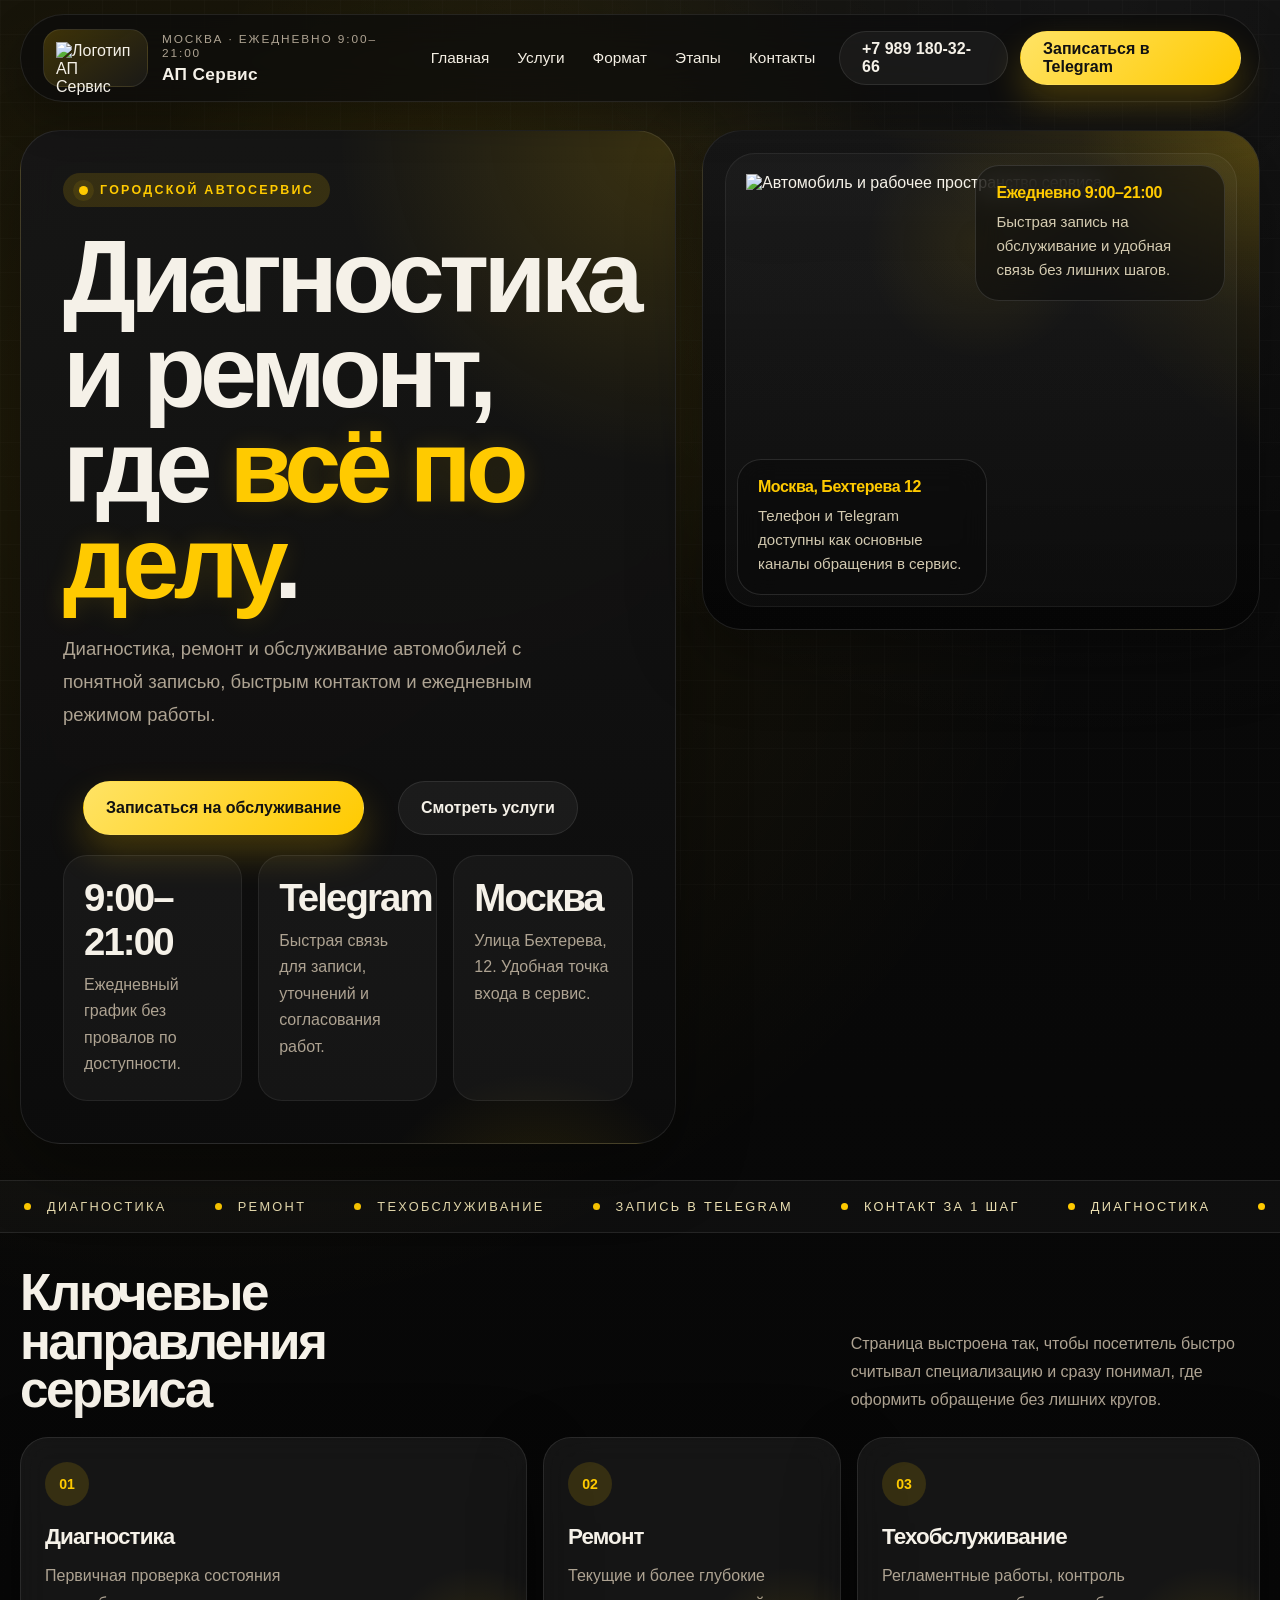
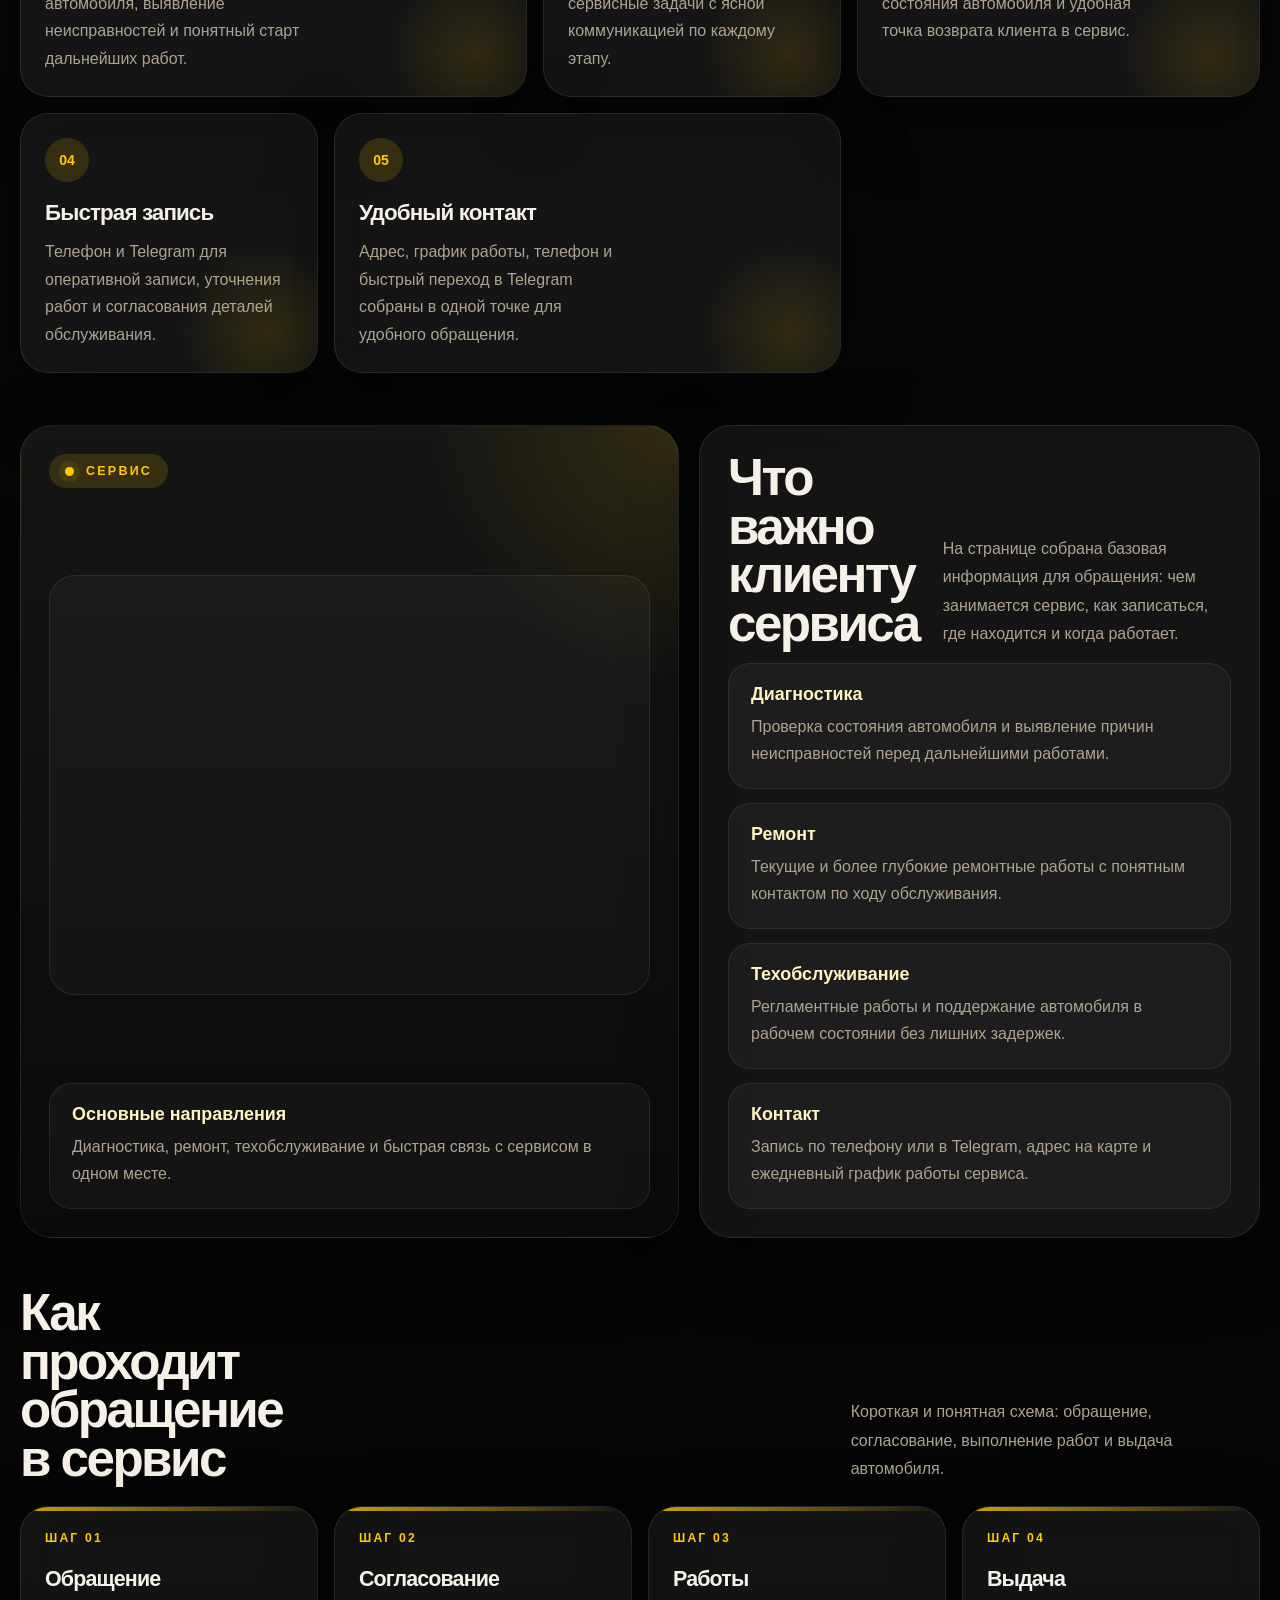
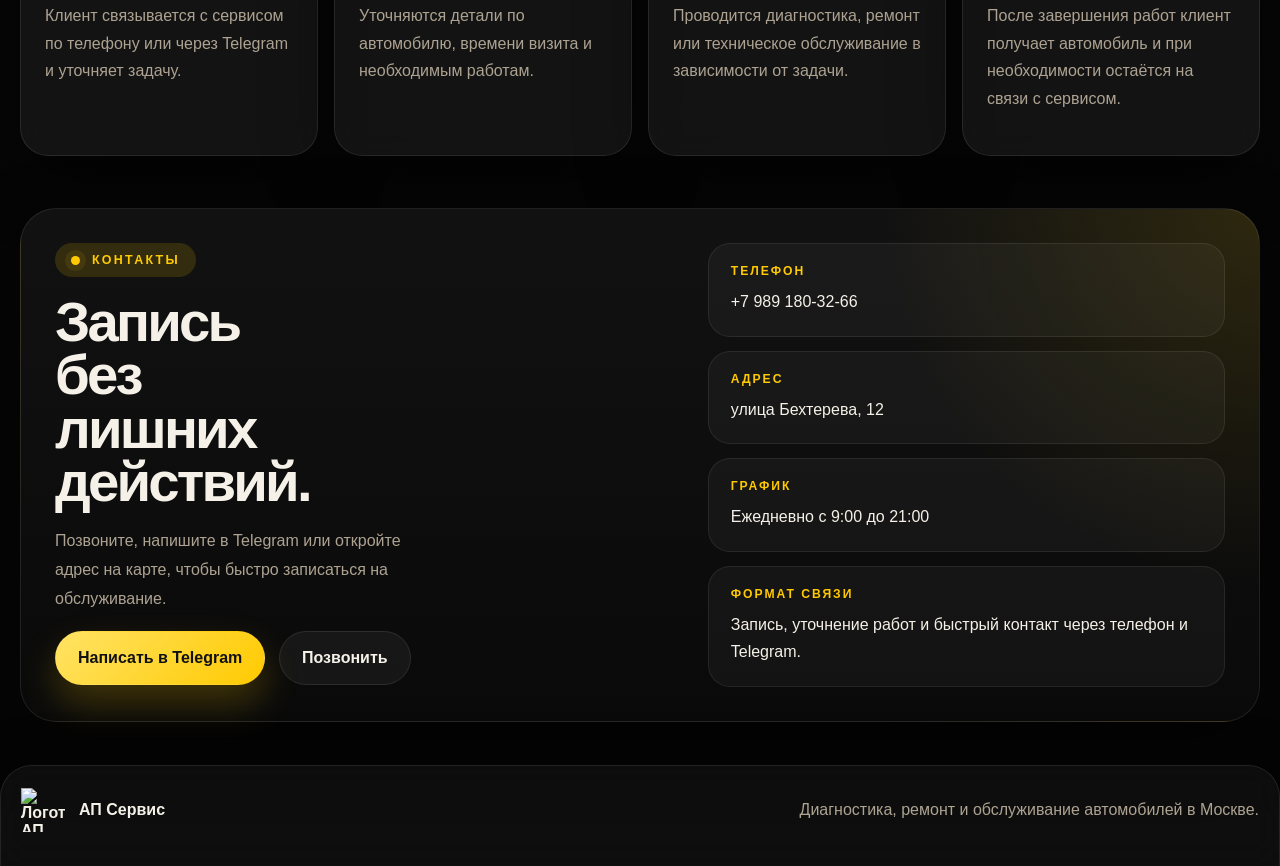
==== serivce/index.html @ b38cac9d "Add files via upload" ====
<!DOCTYPE html>
<!-- saved from url=(0362)file:///C:/Users/WlaDiS/Desktop/4/2/%D0%90%D0%9F%20%D0%A1%D0%B5%D1%80%D0%B2%D0%B8%D1%81%20_%20%D0%94%D0%B8%D0%B0%D0%B3%D0%BD%D0%BE%D1%81%D1%82%D0%B8%D0%BA%D0%B0,%20%D1%80%D0%B5%D0%BC%D0%BE%D0%BD%D1%82%20%D0%B8%20%D0%BE%D0%B1%D1%81%D0%BB%D1%83%D0%B6%D0%B8%D0%B2%D0%B0%D0%BD%D0%B8%D0%B5%20%D0%B0%D0%B2%D1%82%D0%BE%D0%BC%D0%BE%D0%B1%D0%B8%D0%BB%D0%B5%D0%B9.html#top -->
<html lang="ru" style="--header-offset: 120px;"><head><meta http-equiv="Content-Type" content="text/html; charset=UTF-8">
  
  <meta name="viewport" content="width=device-width, initial-scale=1.0">
  <title>АП Сервис | Диагностика, ремонт и обслуживание автомобилей</title>
  <meta name="description" content="АП Сервис в Москве. Диагностика, ремонт и обслуживание автомобилей. Ежедневно с 9:00 до 21:00. Быстрая запись по телефону и в Telegram.">
  <style>
    :root {
      --bg: #070707;
      --bg-2: #0f0f10;
      --panel: rgba(255, 255, 255, 0.06);
      --panel-strong: rgba(255, 255, 255, 0.1);
      --line: rgba(255, 255, 255, 0.09);
      --text: #f5f1e8;
      --muted: #aea392;
      --accent: #ffca00;
      --accent-2: #f6a800;
      --accent-soft: rgba(255, 202, 0, 0.14);
      --success: #b8ff72;
      --shadow: 0 24px 70px rgba(0, 0, 0, 0.36);
      --radius-xl: 40px;
      --radius-lg: 30px;
      --radius-md: 22px;
      --radius-sm: 16px;
      --container: 1280px;
      --header-h: 88px;
      --header-offset: 116px;
      --pointer-x: 50%;
      --pointer-y: 20%;
    }

    * {
      box-sizing: border-box;
    }

    html {
      scroll-behavior: smooth;
    }

    main[id],
    section[id] {
      scroll-margin-top: var(--header-offset);
    }

    body {
      margin: 0;
      min-width: 320px;
      font-family: "Bahnschrift", "Segoe UI Variable Display", "Trebuchet MS", sans-serif;
      color: var(--text);
      background:
        radial-gradient(circle at 15% 10%, rgba(255, 202, 0, 0.1), transparent 24%),
        radial-gradient(circle at 85% 0%, rgba(255, 255, 255, 0.05), transparent 18%),
        linear-gradient(180deg, #0a0a0a 0%, #070707 40%, #050505 100%);
      overflow-x: hidden;
    }

    body.menu-open {
      overflow: hidden;
    }

    body::before {
      content: "";
      position: fixed;
      inset: 0;
      pointer-events: none;
      z-index: 0;
      background:
        radial-gradient(circle 560px at var(--pointer-x) var(--pointer-y), rgba(255, 202, 0, 0.11), transparent 70%),
        linear-gradient(rgba(255, 255, 255, 0.015) 1px, transparent 1px),
        linear-gradient(90deg, rgba(255, 255, 255, 0.015) 1px, transparent 1px);
      background-size: auto, 34px 34px, 34px 34px;
      mix-blend-mode: screen;
      opacity: 0.9;
    }

    img {
      max-width: 100%;
      display: block;
    }

    a {
      color: inherit;
      text-decoration: none;
    }

    button {
      font: inherit;
      color: inherit;
    }

    .page {
      position: relative;
      z-index: 1;
    }

    .container {
      width: min(calc(100% - 40px), var(--container));
      margin: 0 auto;
    }

    .eyebrow {
      display: inline-flex;
      align-items: center;
      gap: 12px;
      width: fit-content;
      padding: 10px 16px;
      border-radius: 999px;
      background: var(--accent-soft);
      color: var(--accent);
      font-size: 0.78rem;
      font-weight: 800;
      letter-spacing: 0.18em;
      text-transform: uppercase;
    }

    .eyebrow::before {
      content: "";
      width: 9px;
      height: 9px;
      border-radius: 50%;
      background: var(--accent);
      box-shadow: 0 0 0 6px rgba(255, 202, 0, 0.09);
    }

    .header {
      position: sticky;
      top: 0;
      z-index: 60;
      padding: 14px 0 0;
    }

    .header__inner {
      min-height: var(--header-h);
      display: flex;
      align-items: center;
      justify-content: space-between;
      gap: 24px;
      padding: 14px 18px 14px 22px;
      border-radius: 999px;
      border: 1px solid var(--line);
      background: rgba(12, 12, 12, 0.72);
      box-shadow: 0 18px 40px rgba(0, 0, 0, 0.28);
      backdrop-filter: blur(18px);
    }

    .brand {
      display: inline-flex;
      align-items: center;
      gap: 14px;
      min-width: 0;
    }

    .brand__logo {
      width: 105px;
      height: 58px;
      padding: 12px;
      border-radius: 18px;
      background: linear-gradient(145deg, rgba(255, 202, 0, 0.2), rgba(255, 255, 255, 0.05));
      border: 1px solid rgba(255, 255, 255, 0.08);
      flex: 0 0 auto;
    }

    .brand__meta {
      min-width: 0;
    }

    .brand__meta small,
    .brand__meta strong {
      display: block;
    }

    .brand__meta small {
      font-size: 0.74rem;
      color: var(--muted);
      letter-spacing: 0.16em;
      text-transform: uppercase;
      margin-bottom: 4px;
    }

    .brand__meta strong {
      font-size: 1.08rem;
      letter-spacing: 0.02em;
    }

    .nav {
      display: flex;
      align-items: center;
      gap: 28px;
    }

    .nav a {
      color: #f4efe4;
      position: relative;
      font-size: 0.96rem;
    }

    .nav a::after {
      content: "";
      position: absolute;
      left: 0;
      right: 0;
      bottom: -8px;
      height: 2px;
      transform: scaleX(0);
      transform-origin: left;
      background: linear-gradient(90deg, var(--accent), transparent);
      transition: transform 0.28s ease;
    }

    .nav a:hover::after,
    .nav a:focus-visible::after {
      transform: scaleX(1);
    }

    .header__actions {
      display: flex;
      align-items: center;
      gap: 12px;
    }

    .btn {
      display: inline-flex;
      align-items: center;
      justify-content: center;
      gap: 10px;
      min-height: 54px;
      padding: 0 22px;
      border-radius: 999px;
      border: 1px solid transparent;
      font-weight: 800;
      transition: transform 0.24s ease, box-shadow 0.24s ease, background 0.24s ease, border-color 0.24s ease;
      will-change: transform;
    }

    .btn:hover,
    .btn:focus-visible {
      transform: translateY(-2px);
    }

    .btn--primary {
      color: #111;
      background: linear-gradient(135deg, #ffe365, var(--accent));
      box-shadow: 0 18px 36px rgba(255, 202, 0, 0.22);
    }

    .btn--secondary {
      color: var(--text);
      border-color: var(--line);
      background: rgba(255, 255, 255, 0.05);
    }

    .menu-toggle {
      display: none;
      width: 52px;
      height: 52px;
      border: 0;
      border-radius: 50%;
      background: rgba(255, 255, 255, 0.05);
      position: relative;
    }

    .back-to-top {
      position: fixed;
      right: 24px;
      bottom: 24px;
      width: 58px;
      height: 58px;
      display: inline-flex;
      align-items: center;
      justify-content: center;
      border: 0;
      border-radius: 50%;
      background: linear-gradient(135deg, #ffe365, var(--accent));
      color: #111;
      font-size: 1.45rem;
      font-weight: 900;
      box-shadow: 0 18px 36px rgba(255, 202, 0, 0.28);
      cursor: pointer;
      opacity: 0;
      visibility: hidden;
      transform: translateY(18px) scale(0.92);
      transition: opacity 0.24s ease, visibility 0.24s ease, transform 0.24s ease, box-shadow 0.24s ease;
      z-index: 70;
    }

    .back-to-top.is-visible {
      opacity: 1;
      visibility: visible;
      transform: translateY(0) scale(1);
    }

    .back-to-top:hover,
    .back-to-top:focus-visible {
      transform: translateY(-3px) scale(1);
      box-shadow: 0 22px 42px rgba(255, 202, 0, 0.36);
    }

    .menu-toggle::before,
    .menu-toggle::after,
    .menu-toggle span {
      content: "";
      position: absolute;
      left: 14px;
      right: 14px;
      height: 2px;
      background: var(--text);
      transition: transform 0.25s ease, top 0.25s ease, opacity 0.25s ease;
    }

    .menu-toggle::before {
      top: 18px;
    }

    .menu-toggle span {
      top: 25px;
    }

    .menu-toggle::after {
      top: 32px;
    }

    .menu-open .menu-toggle::before {
      top: 25px;
      transform: rotate(45deg);
    }

    .menu-open .menu-toggle span {
      opacity: 0;
    }

    .menu-open .menu-toggle::after {
      top: 25px;
      transform: rotate(-45deg);
    }

    .hero {
      padding: 28px 0 18px;
    }

    .hero__grid {
      display: grid;
      grid-template-columns: minmax(0, 1.08fr) minmax(360px, 0.92fr);
      gap: 26px;
      align-items: stretch;
    }

    .hero__content,
    .hero__stage,
    .panel,
    .service,
    .story,
    .timeline__item,
    .contact,
    .footer {
      border: 1px solid var(--line);
      background: var(--panel);
      backdrop-filter: blur(16px);
      box-shadow: var(--shadow);
    }

    .hero__content,
    .hero__stage {
      border-radius: var(--radius-xl);
      overflow: hidden;
    }

    .hero__content {
      position: relative;
      padding: 42px;
      display: flex;
      flex-direction: column;
      justify-content: space-between;
      min-height: 780px;
      background:
        radial-gradient(circle at 100% 0%, rgba(255, 202, 0, 0.16), transparent 28%),
        linear-gradient(180deg, rgba(22, 22, 22, 0.96), rgba(12, 12, 12, 0.96));
    }

    .hero__content::after {
      content: "";
      position: absolute;
      inset: auto -6% -28% auto;
      width: 360px;
      height: 360px;
      border-radius: 50%;
      background: radial-gradient(circle, rgba(255, 202, 0, 0.14), transparent 68%);
      pointer-events: none;
    }

    .hero__copy {
      max-width: 820px;
      display: grid;
      gap: 22px;
      position: relative;
      z-index: 1;
    }

    h1,
    h2,
    h3,
    p {
      margin: 0;
    }

    .hero__copy h1 {
      font-size: clamp(3.4rem, 8vw, 7rem);
      line-height: 0.93;
      letter-spacing: -0.055em;
      max-width: 9.4ch;
    }

    .hero__copy h1 span {
      color: var(--accent);
      text-shadow: 0 0 24px rgba(255, 202, 0, 0.14);
    }

    .hero__copy p {
      max-width: 46ch;
      color: var(--muted);
      font-size: clamp(1rem, 2vw, 1.16rem);
      line-height: 1.78;
    }

    .hero__actions {
      display: flex;
      flex-wrap: wrap;
      gap: 14px;
      margin-top: 8px;
    }

    .hero__metrics {
      position: relative;
      z-index: 1;
      display: grid;
      grid-template-columns: repeat(3, minmax(0, 1fr));
      gap: 16px;
    }

    .metric {
      padding: 20px 20px 22px;
      border-radius: 24px;
      background: rgba(255, 255, 255, 0.04);
      border: 1px solid rgba(255, 255, 255, 0.07);
    }

    .metric strong {
      display: block;
      font-size: clamp(1.7rem, 3vw, 2.6rem);
      letter-spacing: -0.05em;
      margin-bottom: 8px;
    }

    .metric span {
      display: block;
      color: var(--muted);
      line-height: 1.65;
    }

    .hero__stage {
      position: relative;
      min-height: 500px;
      padding: 22px;
      display: flex;
      align-items: stretch;
      background:
        radial-gradient(circle at top right, rgba(255, 202, 0, 0.12), transparent 24%),
        linear-gradient(180deg, #121212, #090909);
      isolation: isolate;
    }

    .hero__stage::before {
      content: "";
      position: absolute;
      inset: 0;
      background:
        linear-gradient(180deg, rgba(255, 255, 255, 0.02), rgba(0, 0, 0, 0.42)),
        linear-gradient(220deg, rgba(255, 202, 0, 0.16), transparent 34%);
      z-index: 0;
      pointer-events: none;
    }

    .hero__media {
      position: relative;
      z-index: 1;
      width: 100%;
      border-radius: 30px;
      background:
        radial-gradient(circle at 50% 20%, rgba(255, 202, 0, 0.08), transparent 26%),
        rgba(255, 255, 255, 0.03);
      border: 1px solid rgba(255, 255, 255, 0.06);
      display: flex;
      align-items: center;
      justify-content: center;
      padding: 20px;
      overflow: hidden;
    }

    .hero__media img {
      width: 100%;
      height: 100%;
      object-fit: contain;
      object-position: center;
      filter: drop-shadow(0 18px 30px rgba(0, 0, 0, 0.28));
      transform: translateZ(0);
    }

    .float-card {
      position: absolute;
      z-index: 2;
      padding: 18px 20px;
      border-radius: 24px;
      background: rgba(10, 10, 10, 0.52);
      border: 1px solid rgba(255, 255, 255, 0.12);
      color: #fff7de;
      backdrop-filter: blur(14px);
      max-width: 250px;
    }

    .float-card strong {
      display: block;
      color: var(--accent);
      margin-bottom: 8px;
      font-size: 1rem;
      letter-spacing: -0.03em;
    }

    .float-card span {
      display: block;
      color: rgba(255, 244, 214, 0.82);
      line-height: 1.6;
      font-size: 0.94rem;
    }

    .float-card--top {
      top: 34px;
      right: 34px;
    }

    .float-card--bottom {
      left: 34px;
      bottom: 34px;
    }

    .ticker {
      overflow: hidden;
      border-top: 1px solid var(--line);
      border-bottom: 1px solid var(--line);
      background: rgba(255, 255, 255, 0.03);
      margin: 18px 0 10px;
    }

    .ticker__track {
      display: flex;
      width: max-content;
      animation: ticker 28s linear infinite;
    }

    .ticker__item {
      display: inline-flex;
      align-items: center;
      gap: 16px;
      padding: 18px 24px;
      color: #ece0b2;
      text-transform: uppercase;
      letter-spacing: 0.18em;
      font-size: 0.8rem;
      white-space: nowrap;
    }

    .ticker__item::before {
      content: "";
      width: 7px;
      height: 7px;
      border-radius: 50%;
      background: var(--accent);
    }

    @keyframes ticker {
      from { transform: translateX(0); }
      to { transform: translateX(-50%); }
    }

    section {
      padding: 26px 0;
    }

    .section-head {
      display: flex;
      align-items: end;
      justify-content: space-between;
      gap: 24px;
      margin-bottom: 22px;
    }

    .section-head h2 {
      font-size: clamp(2.2rem, 4vw, 4rem);
      line-height: 0.95;
      letter-spacing: -0.05em;
      max-width: 10.5ch;
    }

    .section-head p {
      max-width: 46ch;
      color: var(--muted);
      line-height: 1.78;
    }

    .services {
      display: grid;
      grid-template-columns: repeat(12, minmax(0, 1fr));
      gap: 16px;
    }

    .service {
      position: relative;
      border-radius: 28px;
      padding: 24px;
      overflow: hidden;
      transform-style: preserve-3d;
      transition: transform 0.25s ease, border-color 0.25s ease, background 0.25s ease;
      min-height: 240px;
    }

    .service:hover {
      border-color: rgba(255, 202, 0, 0.24);
      background: rgba(255, 255, 255, 0.08);
    }

    .service::after {
      content: "";
      position: absolute;
      inset: auto -40px -50px auto;
      width: 180px;
      height: 180px;
      border-radius: 50%;
      background: radial-gradient(circle, rgba(255, 202, 0, 0.12), transparent 70%);
      pointer-events: none;
    }

    .service--wide {
      grid-column: span 5;
    }

    .service--tall {
      grid-column: span 4;
    }

    .service--mid {
      grid-column: span 3;
    }

    .service__num {
      display: inline-flex;
      align-items: center;
      justify-content: center;
      width: 44px;
      height: 44px;
      border-radius: 50%;
      background: var(--accent-soft);
      color: var(--accent);
      font-size: 0.88rem;
      font-weight: 800;
      margin-bottom: 18px;
    }

    .service h3 {
      font-size: 1.4rem;
      letter-spacing: -0.04em;
      margin-bottom: 12px;
    }

    .service p {
      color: var(--muted);
      line-height: 1.72;
      max-width: 30ch;
    }

    .story-grid {
      display: grid;
      grid-template-columns: minmax(0, 1fr) minmax(340px, 0.85fr);
      gap: 20px;
    }

    .story {
      border-radius: 32px;
      padding: 28px;
    }

    .story--visual {
      display: grid;
      gap: 18px;
      align-content: space-between;
      min-height: 620px;
      background:
        radial-gradient(circle at top right, rgba(255, 202, 0, 0.12), transparent 24%),
        linear-gradient(180deg, rgba(22, 22, 22, 0.98), rgba(10, 10, 10, 0.98));
    }

    .story--visual .stage {
      border-radius: 26px;
      border: 1px solid rgba(255, 255, 255, 0.08);
      background: rgba(255, 255, 255, 0.03);
      min-height: 420px;
      display: flex;
      align-items: center;
      justify-content: center;
      padding: 18px;
      overflow: hidden;
    }

    .story--visual img {
      width: 100%;
      height: 100%;
      object-fit: contain;
      object-position: center;
    }

    .story--text {
      display: grid;
      gap: 14px;
      align-content: start;
    }

    .feature {
      padding: 20px 22px;
      border-radius: 22px;
      border: 1px solid rgba(255, 255, 255, 0.08);
      background: rgba(255, 255, 255, 0.04);
    }

    .feature strong {
      display: block;
      margin-bottom: 8px;
      font-size: 1.12rem;
      color: #fff3c0;
    }

    .feature span {
      display: block;
      color: var(--muted);
      line-height: 1.72;
    }

    .timeline {
      display: grid;
      grid-template-columns: repeat(4, minmax(0, 1fr));
      gap: 16px;
    }

    .timeline__item {
      border-radius: 28px;
      padding: 24px;
      min-height: 250px;
      position: relative;
      overflow: hidden;
    }

    .timeline__item::before {
      content: "";
      position: absolute;
      inset: 0 0 auto 0;
      height: 4px;
      background: linear-gradient(90deg, var(--accent), transparent);
      opacity: 0.8;
    }

    .timeline__item small {
      display: block;
      color: var(--accent);
      font-size: 0.76rem;
      letter-spacing: 0.18em;
      text-transform: uppercase;
      font-weight: 800;
      margin-bottom: 22px;
    }

    .timeline__item h3 {
      font-size: 1.34rem;
      letter-spacing: -0.04em;
      margin-bottom: 10px;
    }

    .timeline__item p {
      color: var(--muted);
      line-height: 1.72;
    }

    .contact {
      border-radius: 36px;
      padding: 34px;
      display: grid;
      grid-template-columns: minmax(0, 1fr) minmax(340px, 0.82fr);
      gap: 22px;
      background:
        radial-gradient(circle at 100% 0%, rgba(255, 202, 0, 0.12), transparent 28%),
        linear-gradient(180deg, rgba(18, 18, 18, 0.98), rgba(10, 10, 10, 0.98));
    }

    .contact__copy {
      display: grid;
      gap: 18px;
      align-content: start;
    }

    .contact__copy h2 {
      font-size: clamp(2.2rem, 4.4vw, 4.2rem);
      line-height: 0.95;
      letter-spacing: -0.05em;
      max-width: 9ch;
    }

    .contact__copy p {
      max-width: 44ch;
      color: var(--muted);
      line-height: 1.8;
    }

    .contact__actions {
      display: flex;
      flex-wrap: wrap;
      gap: 14px;
    }

    .contact__cards {
      display: grid;
      gap: 14px;
      align-content: start;
    }

    .contact-card {
      padding: 20px 22px;
      border-radius: 22px;
      border: 1px solid rgba(255, 255, 255, 0.08);
      background: rgba(255, 255, 255, 0.04);
    }

    .contact-card small {
      display: block;
      color: var(--accent);
      font-size: 0.76rem;
      letter-spacing: 0.16em;
      text-transform: uppercase;
      font-weight: 800;
      margin-bottom: 10px;
    }

    .contact-card strong,
    .contact-card a,
    .contact-card span {
      display: block;
      line-height: 1.72;
    }

    .footer {
      border-radius: 32px 32px 0 0;
      border-width: 1px 1px 0;
      margin-top: 18px;
      padding: 22px 0 34px;
      background: rgba(255, 255, 255, 0.04);
    }

    .footer__inner {
      display: flex;
      align-items: center;
      justify-content: space-between;
      gap: 20px;
      flex-wrap: wrap;
    }

    .footer__brand {
      display: inline-flex;
      align-items: center;
      gap: 14px;
      font-weight: 800;
    }

    .footer__brand img {
      width: 44px;
      height: 44px;
    }

    .footer__meta {
      color: var(--muted);
      line-height: 1.68;
    }

    .reveal {
      opacity: 0;
      transform: translateY(36px);
      transition: opacity 0.85s ease, transform 0.85s ease;
      will-change: opacity, transform;
    }

    .reveal.in-view {
      opacity: 1;
      transform: translateY(0);
    }

    @media (max-width: 1120px) {
      .nav,
      .header__actions .btn--secondary {
        display: none;
      }

      .menu-toggle {
        display: inline-block;
      }

      .nav {
        position: absolute;
        top: calc(100% + 12px);
        left: 0;
        right: 0;
        flex-direction: column;
        align-items: stretch;
        gap: 0;
        padding: 12px;
        border-radius: 28px;
        border: 1px solid var(--line);
        background: rgba(12, 12, 12, 0.94);
        backdrop-filter: blur(18px);
        box-shadow: 0 20px 48px rgba(0, 0, 0, 0.34);
      }

      .menu-open .nav {
        display: flex;
      }

      .nav a {
        padding: 16px 14px;
        border-radius: 18px;
      }

      .nav a:hover {
        background: rgba(255, 255, 255, 0.04);
      }

      .nav a::after {
        display: none;
      }

      .hero__grid,
      .story-grid,
      .contact {
        grid-template-columns: 1fr;
      }

      .hero__content,
      .hero__stage {
        min-height: auto;
      }

      .services {
        grid-template-columns: repeat(2, minmax(0, 1fr));
      }

      .service--wide,
      .service--tall,
      .service--mid {
        grid-column: auto;
      }

      .timeline {
        grid-template-columns: repeat(2, minmax(0, 1fr));
      }
    }

    @media (max-width: 760px) {
      .container {
        width: min(calc(100% - 28px), var(--container));
      }

      .header {
        padding-top: 10px;
      }

      .header__inner {
        min-height: 74px;
        border-radius: 28px;
      }

      .brand__logo {
        width: 50px;
        height: 50px;
      }

      .brand__meta small {
        font-size: 0.68rem;
      }

      .brand__meta strong {
        font-size: 0.96rem;
      }

      .header__actions .btn--primary {
        display: none;
      }

      .hero {
        padding-top: 18px;
      }

      .hero__content,
      .hero__stage,
      .story,
      .contact,
      .footer {
        padding: 24px;
      }

      .back-to-top {
        right: 16px;
        bottom: 16px;
        width: 52px;
        height: 52px;
      }

      .hero__content,
      .hero__stage,
      .story,
      .contact {
        border-radius: 28px;
      }

      .hero__metrics,
      .services,
      .timeline {
        grid-template-columns: 1fr;
      }

      .hero__copy h1,
      .section-head h2,
      .contact__copy h2 {
        max-width: none;
      }

      .hero__stage {
        min-height: 520px;
      }

      .hero__media {
        min-height: 440px;
      }

      .float-card {
        max-width: 220px;
        padding: 14px 16px;
      }

      .float-card--top {
        top: 24px;
        right: 24px;
      }

      .float-card--bottom {
        left: 24px;
        bottom: 24px;
      }

      .section-head {
        flex-direction: column;
        align-items: start;
      }
    }
  </style>
</head>
<body style="--pointer-x: 40.825688073394495%; --pointer-y: 30.423280423280424%;">
  <div class="page">
    <header class="header">
      <div class="container">
        <div class="header__inner">
          <a class="brand" href="file:///C:/Users/WlaDiS/Desktop/ap/v3/index.html#top" aria-label="АП Сервис">
            <span class="brand__logo">
              <img src="./АП Сервис _ Диагностика, ремонт и обслуживание автомобилей_files/logo.svg" alt="Логотип АП Сервис">
            </span>
            <span class="brand__meta">
              <small>Москва · ежедневно 9:00–21:00</small>
              <strong>АП Сервис</strong>
            </span>
          </a>

          <nav class="nav" id="nav">
            <a href="file:///C:/Users/WlaDiS/Desktop/4/2/%D0%90%D0%9F%20%D0%A1%D0%B5%D1%80%D0%B2%D0%B8%D1%81%20_%20%D0%94%D0%B8%D0%B0%D0%B3%D0%BD%D0%BE%D1%81%D1%82%D0%B8%D0%BA%D0%B0,%20%D1%80%D0%B5%D0%BC%D0%BE%D0%BD%D1%82%20%D0%B8%20%D0%BE%D0%B1%D1%81%D0%BB%D1%83%D0%B6%D0%B8%D0%B2%D0%B0%D0%BD%D0%B8%D0%B5%20%D0%B0%D0%B2%D1%82%D0%BE%D0%BC%D0%BE%D0%B1%D0%B8%D0%BB%D0%B5%D0%B9.html#top">Главная</a>
            <a href="file:///C:/Users/WlaDiS/Desktop/ap/v3/index.html#services">Услуги</a>
            <a href="file:///C:/Users/WlaDiS/Desktop/ap/v3/index.html#format">Формат</a>
            <a href="file:///C:/Users/WlaDiS/Desktop/ap/v3/index.html#process">Этапы</a>
            <a href="file:///C:/Users/WlaDiS/Desktop/ap/v3/index.html#contacts">Контакты</a>
          </nav>

          <div class="header__actions">
            <a class="btn btn--secondary magnet" href="tel:+79891803266" style="">+7 989 180-32-66</a>
            <a class="btn btn--primary magnet" href="https://t.me/+79891803266" target="_blank" rel="noreferrer" style="">Записаться в Telegram</a>
            <button class="menu-toggle" type="button" aria-label="Открыть меню" aria-expanded="false" aria-controls="nav">
              <span></span>
            </button>
          </div>
        </div>
      </div>
    </header>

    <main id="top">
      <section class="hero">
        <div class="container">
          <div class="hero__grid">
            <div class="hero__content reveal in-view">
              <div class="hero__copy">
                <div class="eyebrow">Городской автосервис</div>
                <h1>Диагностика и ремонт, где <span>всё по делу</span>.</h1>
                <p>Диагностика, ремонт и обслуживание автомобилей с понятной записью, быстрым контактом и ежедневным режимом работы.</p>
                <div class="hero__actions">
                  <a class="btn btn--primary magnet" href="file:///C:/Users/WlaDiS/Desktop/ap/v3/index.html#contacts" style="margin: 20px;">Записаться на обслуживание</a>
                  <a class="btn btn--secondary magnet" href="file:///C:/Users/WlaDiS/Desktop/ap/v3/index.html#services" style="margin: 20px 20px 20px 0px;">Смотреть услуги</a>
                </div>
              </div>

              <div class="hero__metrics">
                <div class="metric tilt" style="">
                  <strong>9:00–21:00</strong>
                  <span>Ежедневный график без провалов по доступности.</span>
                </div>
                <div class="metric tilt" style="">
                  <strong>Telegram</strong>
                  <span>Быстрая связь для записи, уточнений и согласования работ.</span>
                </div>
                <div class="metric tilt" style="">
                  <strong>Москва</strong>
                  <span>Улица Бехтерева, 12. Удобная точка входа в сервис.</span>
                </div>
              </div>
            </div>

            <div class="hero__stage reveal in-view" style="
    height: 500px;
">
              <div class="hero__media">
                <img src="./АП Сервис _ Диагностика, ремонт и обслуживание автомобилей_files/hero.webp" alt="Автомобиль и рабочее пространство сервиса">
              </div>
              <div class="float-card float-card--top tilt" style="">
                <strong>Ежедневно 9:00–21:00</strong>
                <span>Быстрая запись на обслуживание и удобная связь без лишних шагов.</span>
              </div>
              <div class="float-card float-card--bottom tilt" style="">
                <strong>Москва, Бехтерева 12</strong>
                <span>Телефон и Telegram доступны как основные каналы обращения в сервис.</span>
              </div>
            </div>
          </div>
        </div>
      </section>

      <div class="ticker">
        <div class="ticker__track">
          <span class="ticker__item">Диагностика</span>
          <span class="ticker__item">Ремонт</span>
          <span class="ticker__item">Техобслуживание</span>
          <span class="ticker__item">Запись в Telegram</span>
          <span class="ticker__item">Контакт за 1 шаг</span>
          <span class="ticker__item">Диагностика</span>
          <span class="ticker__item">Ремонт</span>
          <span class="ticker__item">Техобслуживание</span>
          <span class="ticker__item">Запись в Telegram</span>
          <span class="ticker__item">Контакт за 1 шаг</span>
        </div>
      </div>

      <section id="services">
        <div class="container">
          <div class="section-head reveal in-view">
            <h2>Ключевые направления сервиса</h2>
            <p>Страница выстроена так, чтобы посетитель быстро считывал специализацию и сразу понимал, где оформить обращение без лишних кругов.</p>
          </div>

          <div class="services">
            <article class="service service--wide reveal tilt in-view" style="">
              <div class="service__num">01</div>
              <h3>Диагностика</h3>
              <p>Первичная проверка состояния автомобиля, выявление неисправностей и понятный старт дальнейших работ.</p>
            </article>

            <article class="service service--mid reveal tilt in-view" style="">
              <div class="service__num">02</div>
              <h3>Ремонт</h3>
              <p>Текущие и более глубокие сервисные задачи с ясной коммуникацией по каждому этапу.</p>
            </article>

            <article class="service service--tall reveal tilt in-view" style="">
              <div class="service__num">03</div>
              <h3>Техобслуживание</h3>
              <p>Регламентные работы, контроль состояния автомобиля и удобная точка возврата клиента в сервис.</p>
            </article>

            <article class="service service--mid reveal tilt in-view" style="">
              <div class="service__num">04</div>
              <h3>Быстрая запись</h3>
              <p>Телефон и Telegram для оперативной записи, уточнения работ и согласования деталей обслуживания.</p>
            </article>

            <article class="service service--wide reveal tilt in-view" style="">
              <div class="service__num">05</div>
              <h3>Удобный контакт</h3>
              <p>Адрес, график работы, телефон и быстрый переход в Telegram собраны в одной точке для удобного обращения.</p>
            </article>
          </div>
        </div>
      </section>

      <section id="format">
        <div class="container">
          <div class="story-grid">
            <div class="story story--visual reveal in-view">
              <div class="eyebrow">Сервис</div>
              <div class="stage" style="
    height: 400px;
">
                <img src="./АП Сервис _ Диагностика, ремонт и обслуживание автомобилей_files/DSCF3859_resized.jpg.webp" alt="Сервисная зона АП Сервис" style="
    scale: 1.3;
">
              </div>
              <div class="feature">
                <strong>Основные направления</strong>
                <span>Диагностика, ремонт, техобслуживание и быстрая связь с сервисом в одном месте.</span>
              </div>
            </div>

            <div class="story story--text reveal in-view">
              <div class="section-head" style="margin-bottom: 0;">
                <h2>Что важно клиенту сервиса</h2>
                <p>На странице собрана базовая информация для обращения: чем занимается сервис, как записаться, где находится и когда работает.</p>
              </div>

              <div class="feature tilt" style="">
                <strong>Диагностика</strong>
                <span>Проверка состояния автомобиля и выявление причин неисправностей перед дальнейшими работами.</span>
              </div>

              <div class="feature tilt" style="">
                <strong>Ремонт</strong>
                <span>Текущие и более глубокие ремонтные работы с понятным контактом по ходу обслуживания.</span>
              </div>

              <div class="feature tilt" style="">
                <strong>Техобслуживание</strong>
                <span>Регламентные работы и поддержание автомобиля в рабочем состоянии без лишних задержек.</span>
              </div>

              <div class="feature tilt" style="">
                <strong>Контакт</strong>
                <span>Запись по телефону или в Telegram, адрес на карте и ежедневный график работы сервиса.</span>
              </div>
            </div>
          </div>
        </div>
      </section>

      <section id="process">
        <div class="container">
          <div class="section-head reveal in-view">
            <h2>Как проходит обращение в сервис</h2>
            <p>Короткая и понятная схема: обращение, согласование, выполнение работ и выдача автомобиля.</p>
          </div>

          <div class="timeline">
            <article class="timeline__item reveal tilt in-view" style="">
              <small>Шаг 01</small>
              <h3>Обращение</h3>
              <p>Клиент связывается с сервисом по телефону или через Telegram и уточняет задачу.</p>
            </article>

            <article class="timeline__item reveal tilt in-view" style="">
              <small>Шаг 02</small>
              <h3>Согласование</h3>
              <p>Уточняются детали по автомобилю, времени визита и необходимым работам.</p>
            </article>

            <article class="timeline__item reveal tilt in-view" style="">
              <small>Шаг 03</small>
              <h3>Работы</h3>
              <p>Проводится диагностика, ремонт или техническое обслуживание в зависимости от задачи.</p>
            </article>

            <article class="timeline__item reveal tilt in-view" style="">
              <small>Шаг 04</small>
              <h3>Выдача</h3>
              <p>После завершения работ клиент получает автомобиль и при необходимости остаётся на связи с сервисом.</p>
            </article>
          </div>
        </div>
      </section>

      <section id="contacts">
        <div class="container">
          <div class="contact reveal in-view">
            <div class="contact__copy">
              <div class="eyebrow">Контакты</div>
              <h2>Запись без лишних действий.</h2>
              <p>Позвоните, напишите в Telegram или откройте адрес на карте, чтобы быстро записаться на обслуживание.</p>
              <div class="contact__actions">
                <a class="btn btn--primary magnet" href="https://t.me/+79891803266" target="_blank" rel="noreferrer" style="">Написать в Telegram</a>
                <a class="btn btn--secondary magnet" href="tel:+79891803266" style="">Позвонить</a>
              </div>
            </div>

            <div class="contact__cards">
              <div class="contact-card tilt" style="">
                <small>Телефон</small>
                <a href="tel:+79891803266">+7 989 180-32-66</a>
              </div>
              <div class="contact-card tilt" style="">
                <small>Адрес</small>
                <a href="https://yandex.ru/maps/-/CDHVFS-L" target="_blank" rel="noreferrer">улица Бехтерева, 12</a>
              </div>
              <div class="contact-card tilt" style="">
                <small>График</small>
                <span>Ежедневно с 9:00 до 21:00</span>
              </div>
              <div class="contact-card tilt" style="">
                <small>Формат связи</small>
                <span>Запись, уточнение работ и быстрый контакт через телефон и Telegram.</span>
              </div>
            </div>
          </div>
        </div>
      </section>
    </main>

    <footer class="footer">
      <div class="container footer__inner">
        <div class="footer__brand">
          <img src="./АП Сервис _ Диагностика, ремонт и обслуживание автомобилей_files/logo-footer.svg" alt="Логотип АП Сервис">
          <span>АП Сервис</span>
        </div>
        <div class="footer__meta">
          Диагностика, ремонт и обслуживание автомобилей в Москве.
        </div>
      </div>
    </footer>

    <button class="back-to-top is-visible" type="button" aria-label="Прокрутить вверх">↑</button>
  </div>

  <script>
    const body = document.body;
    const root = document.documentElement;
    const header = document.querySelector(".header");
    const menuToggle = document.querySelector(".menu-toggle");
    const navLinks = document.querySelectorAll(".nav a");
    const revealItems = document.querySelectorAll(".reveal");
    const tiltItems = document.querySelectorAll(".tilt");
    const magnets = document.querySelectorAll(".magnet");
    const backToTopButton = document.querySelector(".back-to-top");
    const anchorLinks = document.querySelectorAll('a[href*="#"]');

    const updateHeaderOffset = () => {
      if (!header) return;
      const headerOffset = Math.ceil(header.getBoundingClientRect().height + 18);
      root.style.setProperty("--header-offset", headerOffset + "px");
    };

    const scrollToTarget = (target) => {
      if (!target) return;
      const headerOffset = parseFloat(getComputedStyle(root).getPropertyValue("--header-offset")) || 0;
      const targetTop = target.id === "top"
        ? 0
        : window.scrollY + target.getBoundingClientRect().top - headerOffset;

      window.scrollTo({
        top: Math.max(targetTop, 0),
        behavior: "smooth"
      });
    };

    const toggleBackToTopButton = () => {
      if (!backToTopButton) return;
      backToTopButton.classList.toggle("is-visible", window.scrollY > 260);
    };

    document.addEventListener("pointermove", (event) => {
      const x = (event.clientX / window.innerWidth) * 100;
      const y = (event.clientY / window.innerHeight) * 100;
      body.style.setProperty("--pointer-x", x + "%");
      body.style.setProperty("--pointer-y", y + "%");
    });

    if (menuToggle) {
      menuToggle.addEventListener("click", () => {
        const isOpen = body.classList.toggle("menu-open");
        menuToggle.setAttribute("aria-expanded", String(isOpen));
      });
    }

    navLinks.forEach((link) => {
      link.addEventListener("click", () => {
        body.classList.remove("menu-open");
        if (menuToggle) {
          menuToggle.setAttribute("aria-expanded", "false");
        }
      });
    });

    anchorLinks.forEach((link) => {
      link.addEventListener("click", (event) => {
        const hashIndex = link.href.indexOf("#");
        if (hashIndex === -1) return;

        const hash = link.href.slice(hashIndex);
        if (!hash || hash === "#") return;

        const target = document.querySelector(hash);
        if (!target) return;

        event.preventDefault();
        scrollToTarget(target);

        if (window.location.hash !== hash) {
          history.replaceState(null, "", hash);
        }
      });
    });

    if (backToTopButton) {
      backToTopButton.addEventListener("click", () => {
        const topTarget = document.getElementById("top");
        if (topTarget) {
          scrollToTarget(topTarget);
        } else {
          window.scrollTo({ top: 0, behavior: "smooth" });
        }
      });
    }

    updateHeaderOffset();
    toggleBackToTopButton();
    window.addEventListener("resize", updateHeaderOffset);
    window.addEventListener("scroll", toggleBackToTopButton, { passive: true });

    if (window.location.hash) {
      window.addEventListener("load", () => {
        const initialTarget = document.querySelector(window.location.hash);
        if (initialTarget) {
          scrollToTarget(initialTarget);
        }
      });
    }

    const revealObserver = new IntersectionObserver((entries) => {
      entries.forEach((entry) => {
        if (entry.isIntersecting) {
          entry.target.classList.add("in-view");
          revealObserver.unobserve(entry.target);
        }
      });
    }, { threshold: 0.14, rootMargin: "0px 0px -40px 0px" });

    revealItems.forEach((item) => revealObserver.observe(item));

    tiltItems.forEach((item) => {
      item.addEventListener("pointermove", (event) => {
        if (window.innerWidth < 900) return;
        const rect = item.getBoundingClientRect();
        const px = (event.clientX - rect.left) / rect.width;
        const py = (event.clientY - rect.top) / rect.height;
        const rx = (0.5 - py) * 10;
        const ry = (px - 0.5) * 12;
        item.style.transform = "perspective(900px) rotateX(" + rx + "deg) rotateY(" + ry + "deg) translateY(-4px)";
      });

      item.addEventListener("pointerleave", () => {
        item.style.transform = "";
      });
    });

    magnets.forEach((button) => {
      button.addEventListener("pointermove", (event) => {
        if (window.innerWidth < 900) return;
        const rect = button.getBoundingClientRect();
        const x = event.clientX - rect.left - rect.width / 2;
        const y = event.clientY - rect.top - rect.height / 2;
        button.style.transform = "translate(" + (x * 0.12) + "px," + (y * 0.12) + "px)";
      });

      button.addEventListener("pointerleave", () => {
        button.style.transform = "";
      });
    });
  </script>



</body></html>
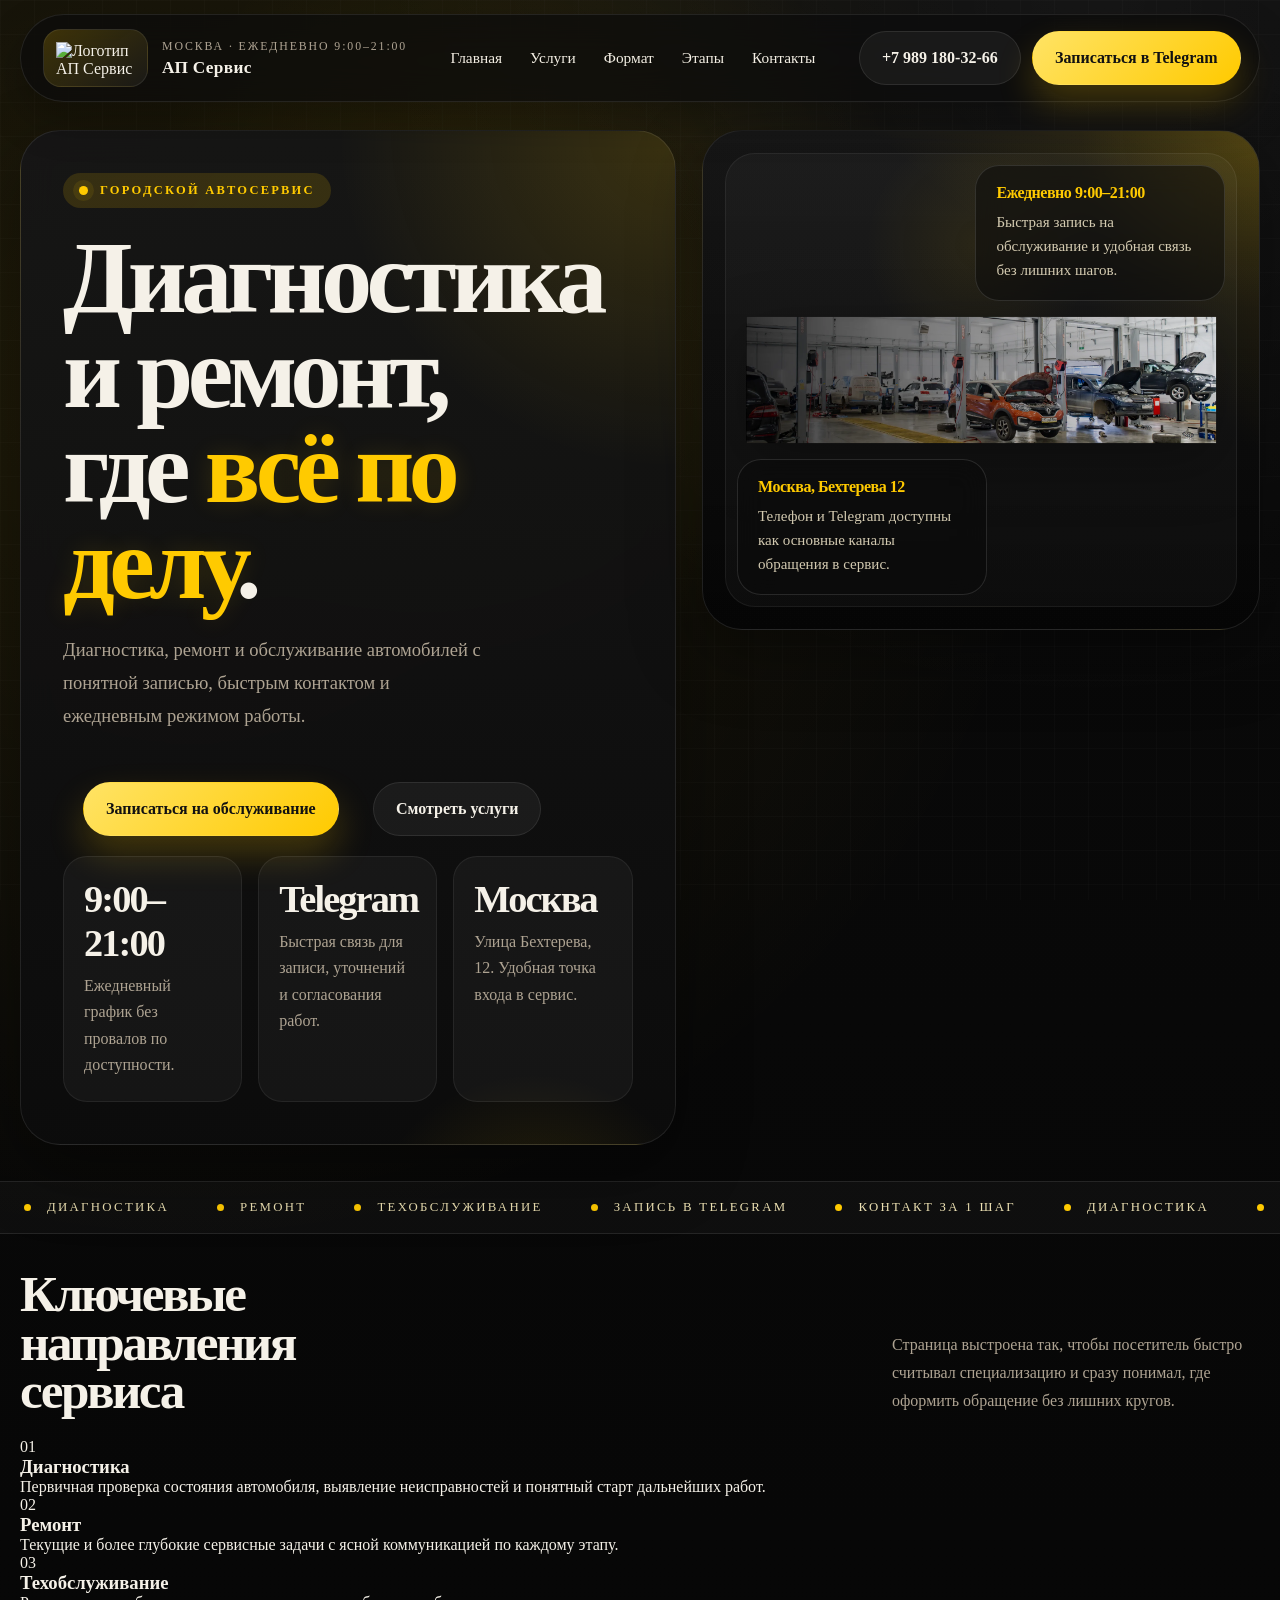
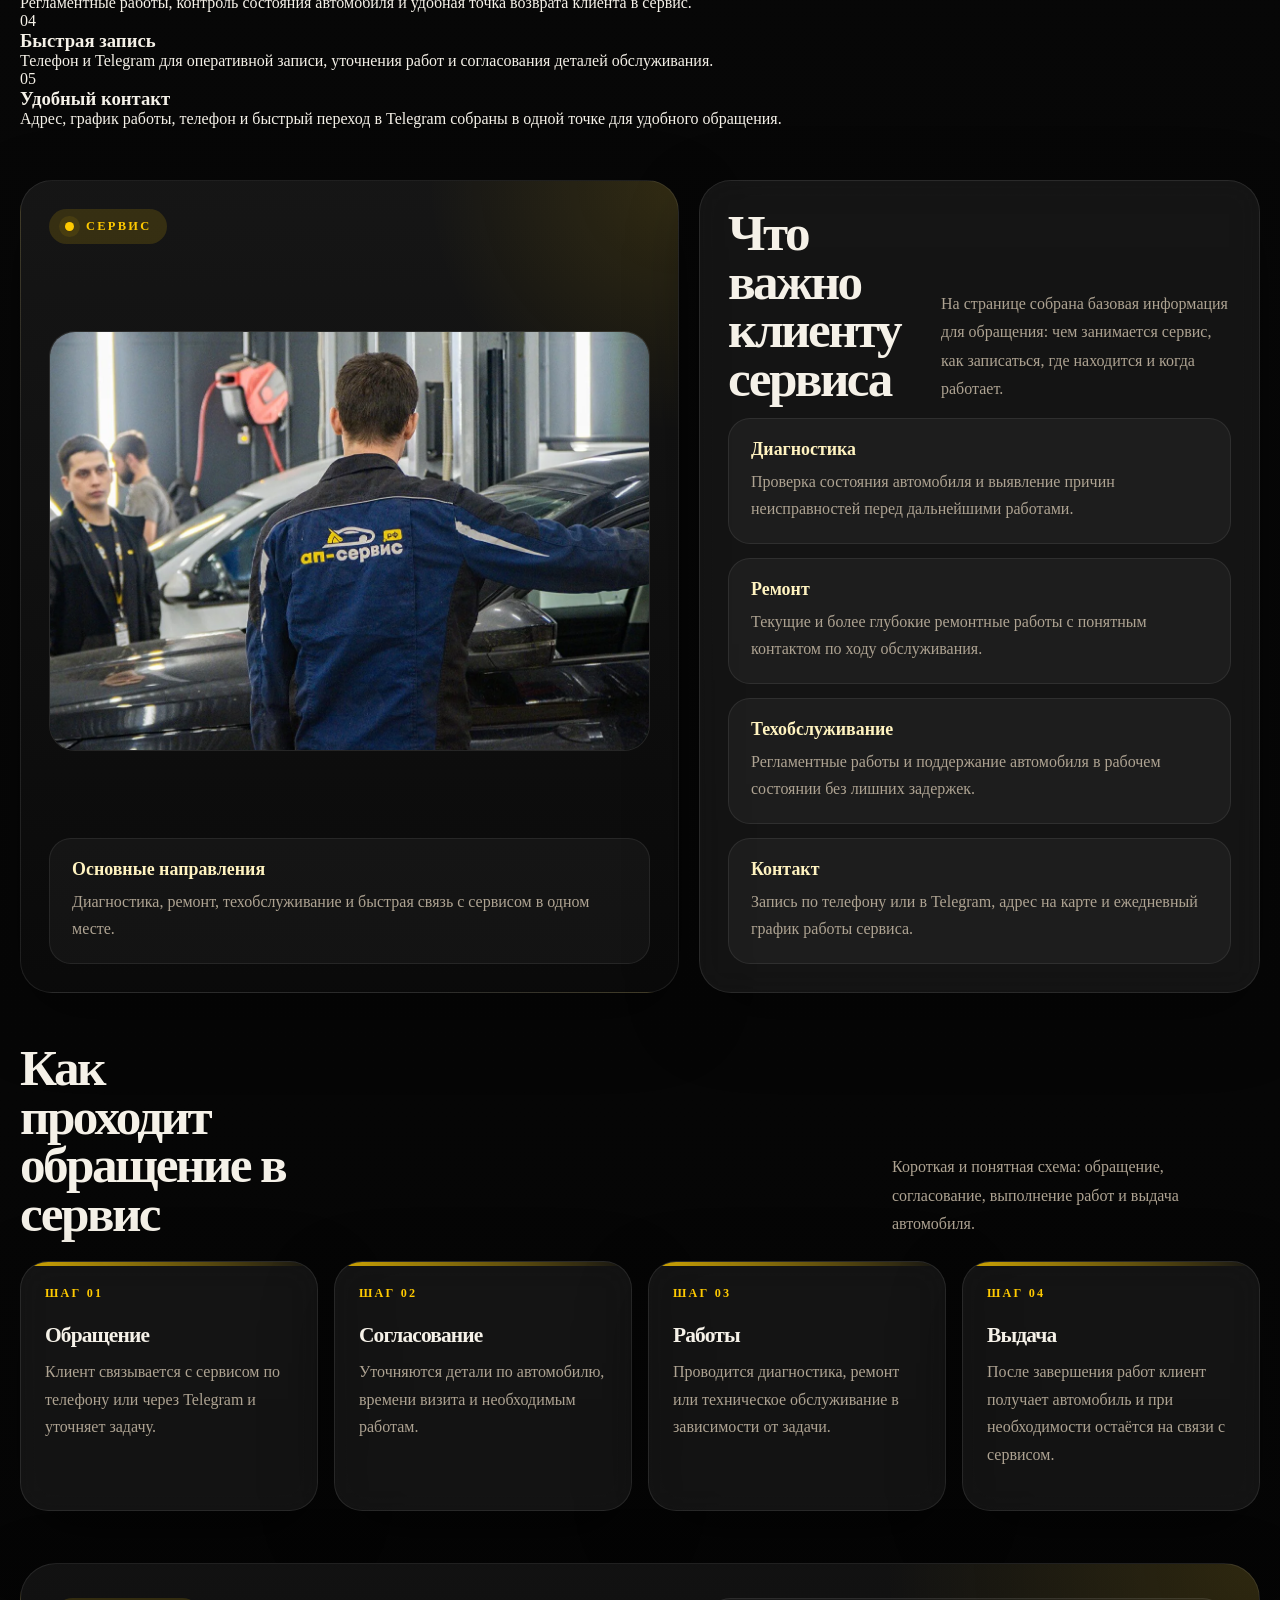
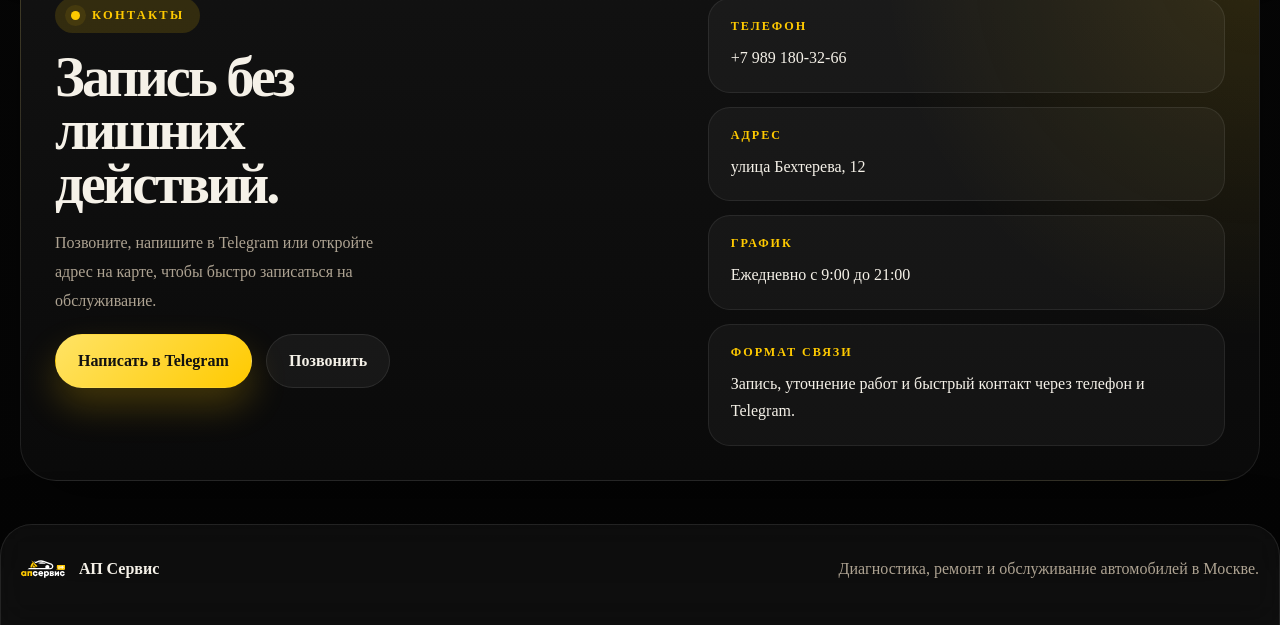
==== commit bc4e0689: "Update index.html" ====
--- a/serivce/index.html
+++ b/serivce/index.html
@@ -1,5 +1,4 @@
 <!DOCTYPE html>
-<!-- saved from url=(0362)file:///C:/Users/WlaDiS/Desktop/4/2/%D0%90%D0%9F%20%D0%A1%D0%B5%D1%80%D0%B2%D0%B8%D1%81%20_%20%D0%94%D0%B8%D0%B0%D0%B3%D0%BD%D0%BE%D1%81%D1%82%D0%B8%D0%BA%D0%B0,%20%D1%80%D0%B5%D0%BC%D0%BE%D0%BD%D1%82%20%D0%B8%20%D0%BE%D0%B1%D1%81%D0%BB%D1%83%D0%B6%D0%B8%D0%B2%D0%B0%D0%BD%D0%B8%D0%B5%20%D0%B0%D0%B2%D1%82%D0%BE%D0%BC%D0%BE%D0%B1%D0%B8%D0%BB%D0%B5%D0%B9.html#top -->
 <html lang="ru" style="--header-offset: 120px;"><head><meta http-equiv="Content-Type" content="text/html; charset=UTF-8">
   
   <meta name="viewport" content="width=device-width, initial-scale=1.0">
@@ -46,7 +45,7 @@
     body {
       margin: 0;
       min-width: 320px;
-      font-family: "Bahnschrift", "Segoe UI Variable Display", "Trebuchet MS", sans-serif;
+      font-family: "Bahnschrift", "Segoe UI Variable Display", "Trebuchet MS", sans-if;
       color: var(--text);
       background:
         radial-gradient(circle at 15% 10%, rgba(255, 202, 0, 0.1), transparent 24%),
@@ -348,7 +347,7 @@
     .hero__content,
     .hero__stage,
     .panel,
-    .service,
+    .vice,
     .story,
     .timeline__item,
     .contact,
@@ -606,28 +605,28 @@
       line-height: 1.78;
     }
 
-    .services {
+    .vices {
       display: grid;
       grid-template-columns: repeat(12, minmax(0, 1fr));
       gap: 16px;
     }
 
-    .service {
+    .vice {
       position: relative;
       border-radius: 28px;
       padding: 24px;
       overflow: hidden;
-      transform-style: preserve-3d;
+      transform-style: preve-3d;
       transition: transform 0.25s ease, border-color 0.25s ease, background 0.25s ease;
       min-height: 240px;
     }
 
-    .service:hover {
+    .vice:hover {
       border-color: rgba(255, 202, 0, 0.24);
       background: rgba(255, 255, 255, 0.08);
     }
 
-    .service::after {
+    .vice::after {
       content: "";
       position: absolute;
       inset: auto -40px -50px auto;
@@ -638,19 +637,19 @@
       pointer-events: none;
     }
 
-    .service--wide {
+    .vice--wide {
       grid-column: span 5;
     }
 
-    .service--tall {
+    .vice--tall {
       grid-column: span 4;
     }
 
-    .service--mid {
+    .vice--mid {
       grid-column: span 3;
     }
 
-    .service__num {
+    .vice__num {
       display: inline-flex;
       align-items: center;
       justify-content: center;
@@ -664,13 +663,13 @@
       margin-bottom: 18px;
     }
 
-    .service h3 {
+    .vice h3 {
       font-size: 1.4rem;
       letter-spacing: -0.04em;
       margin-bottom: 12px;
     }
 
-    .service p {
+    .vice p {
       color: var(--muted);
       line-height: 1.72;
       max-width: 30ch;
@@ -951,13 +950,13 @@
         min-height: auto;
       }
 
-      .services {
+      .vices {
         grid-template-columns: repeat(2, minmax(0, 1fr));
       }
 
-      .service--wide,
-      .service--tall,
-      .service--mid {
+      .vice--wide,
+      .vice--tall,
+      .vice--mid {
         grid-column: auto;
       }
 
@@ -1024,7 +1023,7 @@
       }
 
       .hero__metrics,
-      .services,
+      .vices,
       .timeline {
         grid-template-columns: 1fr;
       }
@@ -1070,9 +1069,9 @@
     <header class="header">
       <div class="container">
         <div class="header__inner">
-          <a class="brand" href="file:///C:/Users/WlaDiS/Desktop/ap/v3/index.html#top" aria-label="АП Сервис">
+          <a class="brand" href="" aria-label="АП Сервис">
             <span class="brand__logo">
-              <img src="./АП Сервис _ Диагностика, ремонт и обслуживание автомобилей_files/logo.svg" alt="Логотип АП Сервис">
+              <img src="https://jarkevithwlad.github.io/ap_sites/vice/images/logo.svg" alt="Логотип АП Сервис">
             </span>
             <span class="brand__meta">
               <small>Москва · ежедневно 9:00–21:00</small>
@@ -1081,11 +1080,11 @@
           </a>
 
           <nav class="nav" id="nav">
-            <a href="file:///C:/Users/WlaDiS/Desktop/4/2/%D0%90%D0%9F%20%D0%A1%D0%B5%D1%80%D0%B2%D0%B8%D1%81%20_%20%D0%94%D0%B8%D0%B0%D0%B3%D0%BD%D0%BE%D1%81%D1%82%D0%B8%D0%BA%D0%B0,%20%D1%80%D0%B5%D0%BC%D0%BE%D0%BD%D1%82%20%D0%B8%20%D0%BE%D0%B1%D1%81%D0%BB%D1%83%D0%B6%D0%B8%D0%B2%D0%B0%D0%BD%D0%B8%D0%B5%20%D0%B0%D0%B2%D1%82%D0%BE%D0%BC%D0%BE%D0%B1%D0%B8%D0%BB%D0%B5%D0%B9.html#top">Главная</a>
-            <a href="file:///C:/Users/WlaDiS/Desktop/ap/v3/index.html#services">Услуги</a>
-            <a href="file:///C:/Users/WlaDiS/Desktop/ap/v3/index.html#format">Формат</a>
-            <a href="file:///C:/Users/WlaDiS/Desktop/ap/v3/index.html#process">Этапы</a>
-            <a href="file:///C:/Users/WlaDiS/Desktop/ap/v3/index.html#contacts">Контакты</a>
+            <a href="https://jarkevithwlad.github.io/ap_sites/serivce/index.html">Главная</a>
+            <a href="https://jarkevithwlad.github.io/ap_sites/serivce/index.html#services">Услуги</a>
+            <a href="https://jarkevithwlad.github.io/ap_sites/serivce/index.html#format">Формат</a>
+            <a href="https://jarkevithwlad.github.io/ap_sites/serivce/index.html#process">Этапы</a>
+            <a href="https://jarkevithwlad.github.io/ap_sites/serivce/index.html#contacts">Контакты</a>
           </nav>
 
           <div class="header__actions">
@@ -1109,8 +1108,8 @@
                 <h1>Диагностика и ремонт, где <span>всё по делу</span>.</h1>
                 <p>Диагностика, ремонт и обслуживание автомобилей с понятной записью, быстрым контактом и ежедневным режимом работы.</p>
                 <div class="hero__actions">
-                  <a class="btn btn--primary magnet" href="file:///C:/Users/WlaDiS/Desktop/ap/v3/index.html#contacts" style="margin: 20px;">Записаться на обслуживание</a>
-                  <a class="btn btn--secondary magnet" href="file:///C:/Users/WlaDiS/Desktop/ap/v3/index.html#services" style="margin: 20px 20px 20px 0px;">Смотреть услуги</a>
+                  <a class="btn btn--primary magnet" href="https://jarkevithwlad.github.io/ap_sites/serivce/index.html#contacts" style="margin: 20px;">Записаться на обслуживание</a>
+                  <a class="btn btn--secondary magnet" href="https://jarkevithwlad.github.io/ap_sites/serivce/index.html#services" style="margin: 20px 20px 20px 0px;">Смотреть услуги</a>
                 </div>
               </div>
 
@@ -1134,7 +1133,7 @@
     height: 500px;
 ">
               <div class="hero__media">
-                <img src="./АП Сервис _ Диагностика, ремонт и обслуживание автомобилей_files/hero.webp" alt="Автомобиль и рабочее пространство сервиса">
+                <img src="https://jarkevithwlad.github.io/ap_sites/serivce/images/hero.webp" alt="Автомобиль и рабочее пространство сервиса">
               </div>
               <div class="float-card float-card--top tilt" style="">
                 <strong>Ежедневно 9:00–21:00</strong>
@@ -1213,7 +1212,7 @@
               <div class="stage" style="
     height: 400px;
 ">
-                <img src="./АП Сервис _ Диагностика, ремонт и обслуживание автомобилей_files/DSCF3859_resized.jpg.webp" alt="Сервисная зона АП Сервис" style="
+                <img src="https://jarkevithwlad.github.io/ap_sites/serivce/images/DSCF3859_resized.jpg.webp" alt="Сервисная зона АП Сервис" style="
     scale: 1.3;
 ">
               </div>
@@ -1327,7 +1326,7 @@
     <footer class="footer">
       <div class="container footer__inner">
         <div class="footer__brand">
-          <img src="./АП Сервис _ Диагностика, ремонт и обслуживание автомобилей_files/logo-footer.svg" alt="Логотип АП Сервис">
+          <img src="https://jarkevithwlad.github.io/ap_sites/serivce/images/logo-footer.svg" alt="Логотип АП Сервис">
           <span>АП Сервис</span>
         </div>
         <div class="footer__meta">
@@ -1487,4 +1486,4 @@
 
 
 
-</body></html>+</body></html>
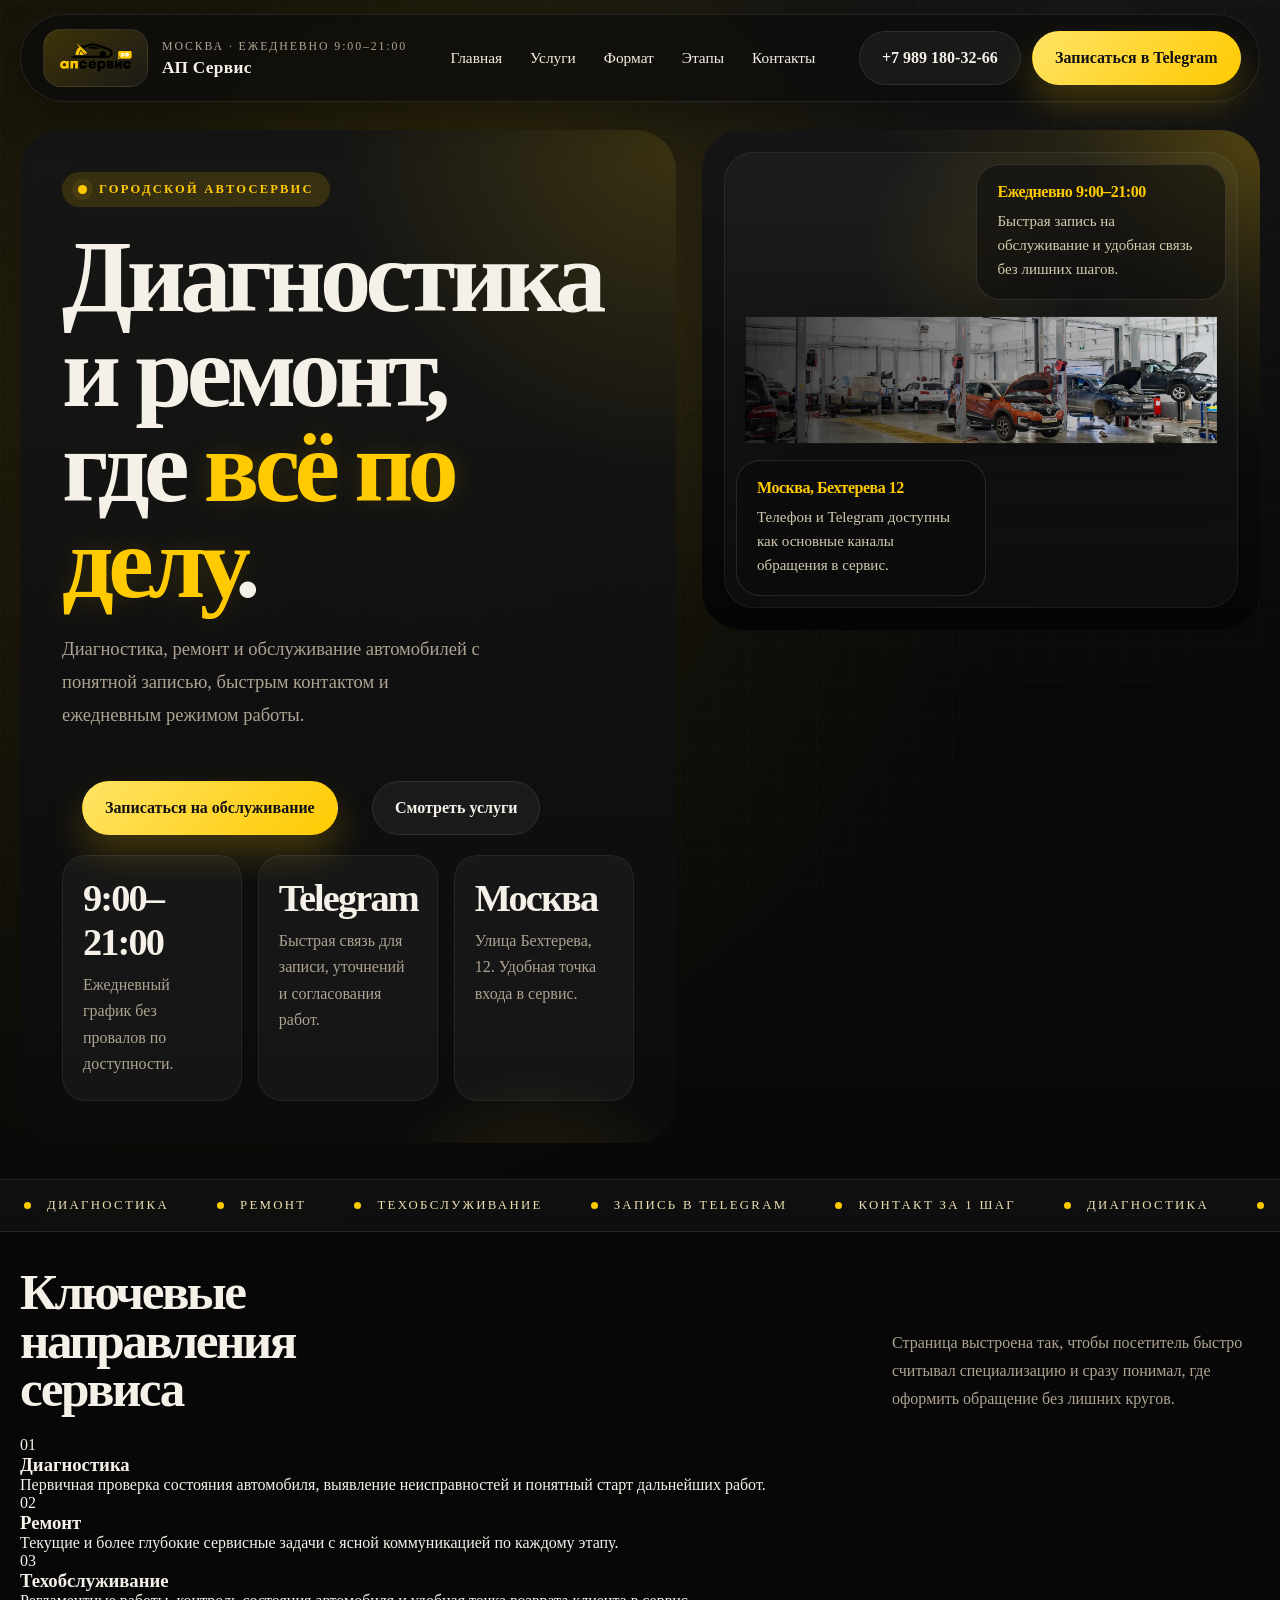
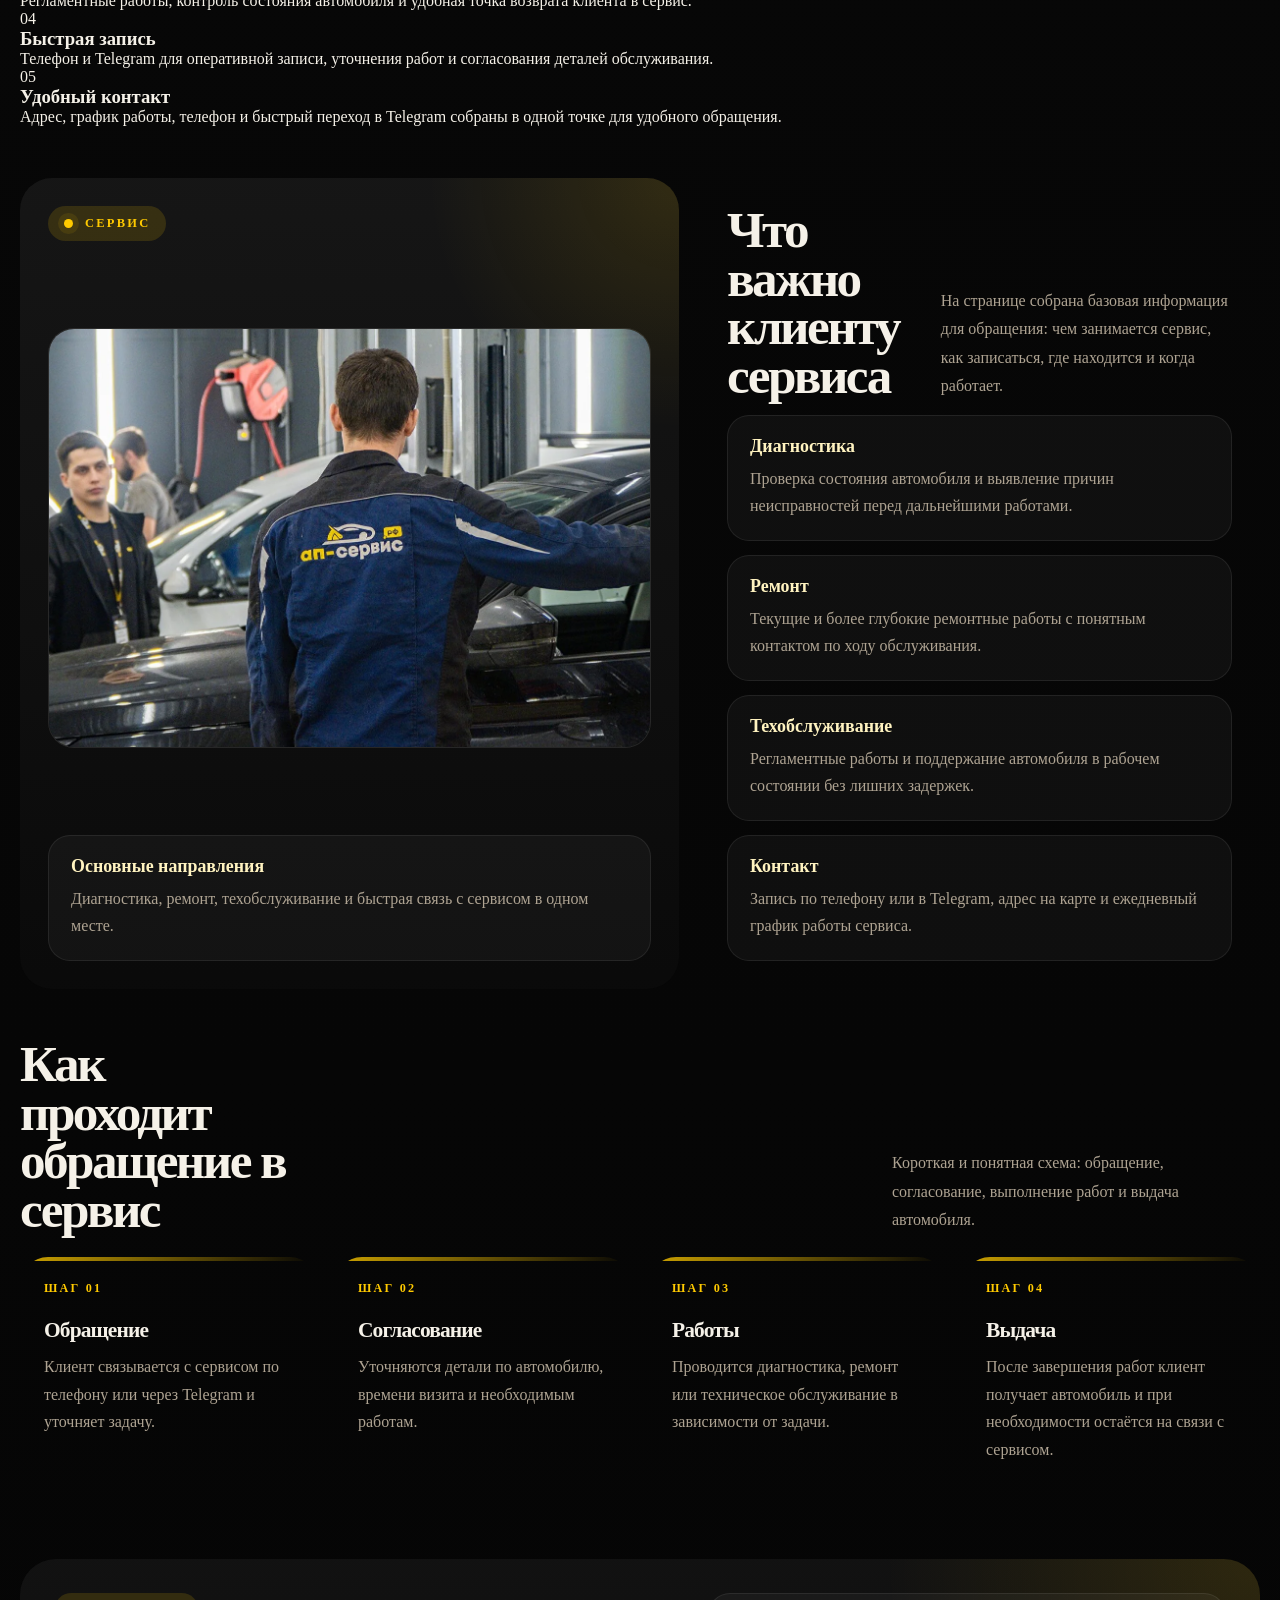
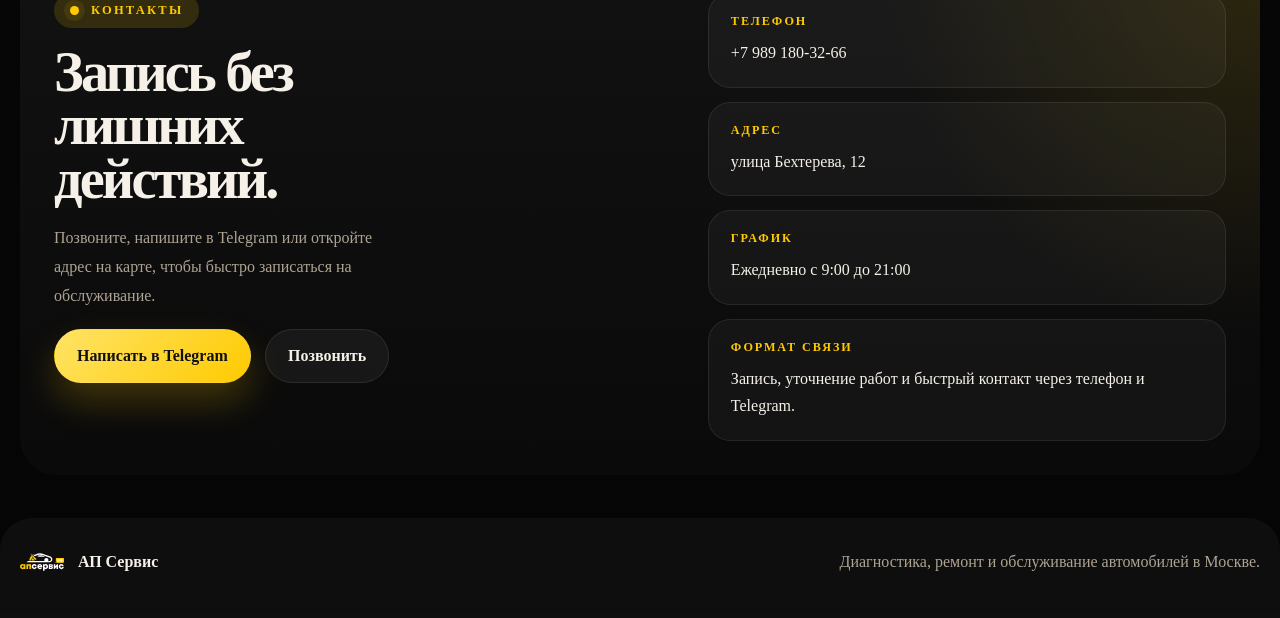
==== commit aa35aaae: "Update index.html" ====
--- a/serivce/index.html
+++ b/serivce/index.html
@@ -347,7 +347,7 @@
     .hero__content,
     .hero__stage,
     .panel,
-    .vice,
+    .,
     .story,
     .timeline__item,
     .contact,
@@ -605,13 +605,13 @@
       line-height: 1.78;
     }
 
-    .vices {
+    .s {
       display: grid;
       grid-template-columns: repeat(12, minmax(0, 1fr));
       gap: 16px;
     }
 
-    .vice {
+    . {
       position: relative;
       border-radius: 28px;
       padding: 24px;
@@ -621,12 +621,12 @@
       min-height: 240px;
     }
 
-    .vice:hover {
+    .:hover {
       border-color: rgba(255, 202, 0, 0.24);
       background: rgba(255, 255, 255, 0.08);
     }
 
-    .vice::after {
+    .::after {
       content: "";
       position: absolute;
       inset: auto -40px -50px auto;
@@ -637,19 +637,19 @@
       pointer-events: none;
     }
 
-    .vice--wide {
+    .--wide {
       grid-column: span 5;
     }
 
-    .vice--tall {
+    .--tall {
       grid-column: span 4;
     }
 
-    .vice--mid {
+    .--mid {
       grid-column: span 3;
     }
 
-    .vice__num {
+    .__num {
       display: inline-flex;
       align-items: center;
       justify-content: center;
@@ -663,13 +663,13 @@
       margin-bottom: 18px;
     }
 
-    .vice h3 {
+    . h3 {
       font-size: 1.4rem;
       letter-spacing: -0.04em;
       margin-bottom: 12px;
     }
 
-    .vice p {
+    . p {
       color: var(--muted);
       line-height: 1.72;
       max-width: 30ch;
@@ -950,11 +950,11 @@
         min-height: auto;
       }
 
-      .vices {
+      .s {
         grid-template-columns: repeat(2, minmax(0, 1fr));
       }
 
-      .vice--wide,
+      .--wide,
       .vice--tall,
       .vice--mid {
         grid-column: auto;
@@ -1071,7 +1071,7 @@
         <div class="header__inner">
           <a class="brand" href="" aria-label="АП Сервис">
             <span class="brand__logo">
-              <img src="https://jarkevithwlad.github.io/ap_sites/vice/images/logo.svg" alt="Логотип АП Сервис">
+              <img src="https://jarkevithwlad.github.io/ap_sites/serivce/images/logo.svg" alt="Логотип АП Сервис">
             </span>
             <span class="brand__meta">
               <small>Москва · ежедневно 9:00–21:00</small>
